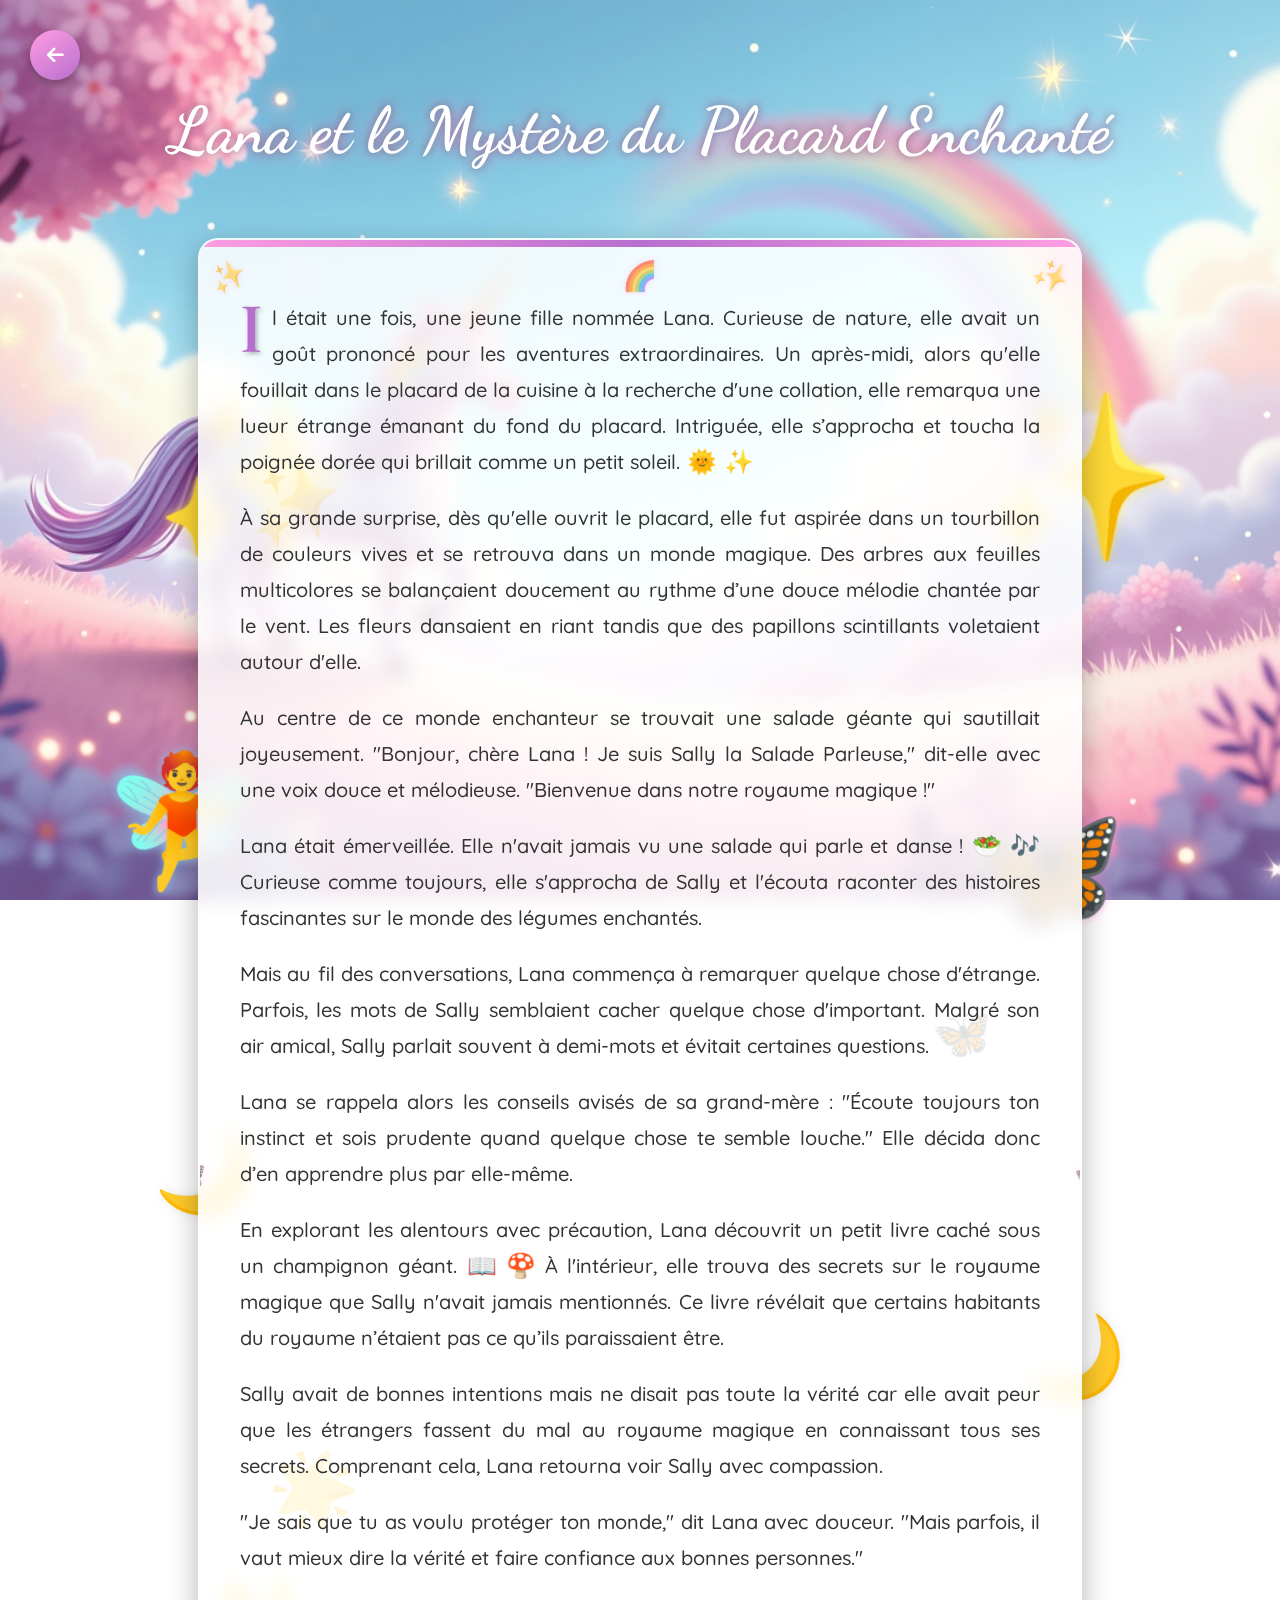
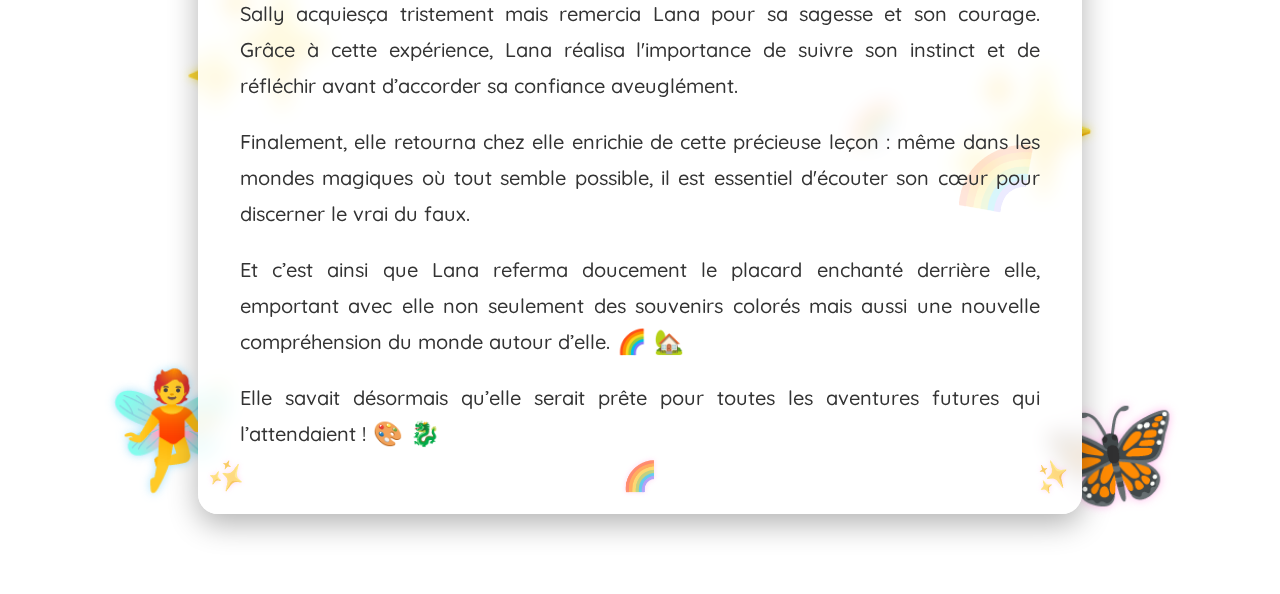
==== story.html @ bfadc5d4 "fc" ====
<!DOCTYPE html>
<html lang="fr">
<head>
    <meta charset="UTF-8">
    <meta name="viewport" content="width=device-width, initial-scale=1.0">
    <title>Les Histoires du Soir de Nayana</title>
    <link rel="stylesheet" href="styles.css">
    <link rel="stylesheet" href="https://cdnjs.cloudflare.com/ajax/libs/font-awesome/6.0.0-beta3/css/all.min.css">
    <link rel="preconnect" href="https://fonts.googleapis.com">
    <link rel="preconnect" href="https://fonts.gstatic.com" crossorigin>
    <link href="https://fonts.googleapis.com/css2?family=Playfair+Display:wght@400;700&family=Dancing+Script:wght@700&family=Quicksand:wght@400;500;600&display=swap" rel="stylesheet">
    <style>
        body {
            /* Keep the same background as the main page */
            background: url('images/bg.jpg') repeat-y center top;
            background-size: cover;
            background-attachment: fixed;
            color: white;
            font-family: 'Quicksand', sans-serif;
            line-height: 1.8;
        }
        
        .story-header {
            text-align: center;
            padding: 30px 0;
            position: relative;
        }
        
        .back-button {
            position: absolute;
            top: 30px;
            left: 30px;
            width: 50px;
            height: 50px;
            border-radius: 50%;
            background: linear-gradient(145deg, #ff9de2, #b76fce);
            border: none;
            color: white;
            font-size: 1.2rem;
            cursor: pointer;
            display: flex;
            align-items: center;
            justify-content: center;
            transition: all 0.3s ease;
            box-shadow: 0 4px 10px rgba(0, 0, 0, 0.3);
            text-decoration: none;
            z-index: 100;
        }
        
        .back-button:hover {
            transform: scale(1.1);
            box-shadow: 0 6px 15px rgba(0, 0, 0, 0.4);
        }
        
        .story-title {
            font-family: 'Dancing Script', cursive;
            font-size: 4rem;
            margin-bottom: 20px;
            color: #fff;
            text-shadow: 0 0 15px rgba(255, 157, 226, 0.8), 0 0 10px rgba(0, 0, 0, 0.5);
            animation: glow 2s ease-in-out infinite alternate;
        }
        
        @keyframes glow {
            from {
                text-shadow: 0 0 10px rgba(255, 157, 226, 0.8), 0 0 20px rgba(255, 157, 226, 0.5);
            }
            to {
                text-shadow: 0 0 15px rgba(255, 157, 226, 1), 0 0 30px rgba(255, 157, 226, 0.7);
            }
        }
        
        .story-container {
            max-width: 800px;
            margin: 0 auto 50px;
            background-color: rgba(255, 255, 255, 0.85);
            backdrop-filter: blur(10px);
            border-radius: 20px;
            padding: 40px;
            box-shadow: 0 10px 30px rgba(0, 0, 0, 0.3);
            border: 2px solid rgba(255, 255, 255, 0.1);
            position: relative;
            overflow: hidden;
        }
        
        .story-container::before {
            content: "";
            position: absolute;
            top: 0;
            left: 0;
            right: 0;
            height: 7px;
            background: linear-gradient(90deg, #ff9de2, #b76fce, #ff9de2);
            border-radius: 20px 20px 0 0;
        }
        
        .story-text {
            font-size: 1.25rem;
            text-align: justify;
            margin-bottom: 20px;
            position: relative;
            z-index: 1;
            color: #333;
            font-weight: 500;
        }
        
        .story-text p {
            margin-bottom: 20px;
            text-shadow: 0 0 1px rgba(255, 255, 255, 0.5);
        }
        
        .story-text p:first-of-type::first-letter {
            font-family: 'Playfair Display', serif;
            font-size: 4rem;
            float: left;
            line-height: 0.8;
            margin-right: 10px;
            color: #b76fce;
            text-shadow: 2px 2px 4px rgba(0, 0, 0, 0.3);
        }
        
        /* Decorative elements inside the story container */
        .story-decoration {
            position: absolute;
            opacity: 0.15;
            z-index: 0;
        }
        
        .decoration-1 {
            top: 10%;
            left: 5%;
            font-size: 5rem;
            transform: rotate(-15deg);
        }
        
        .decoration-2 {
            bottom: 15%;
            right: 5%;
            font-size: 4rem;
            transform: rotate(10deg);
        }
        
        .decoration-3 {
            top: 40%;
            right: 10%;
            font-size: 3rem;
            transform: rotate(-5deg);
        }
        
        .decoration-4 {
            bottom: 30%;
            left: 8%;
            font-size: 4.5rem;
            transform: rotate(20deg);
        }
        
        /* Animated decorative elements around the story container */
        .floating-decoration {
            position: absolute;
            z-index: -1;
            pointer-events: none;
            animation-iteration-count: infinite;
            animation-timing-function: linear;
        }
        
        .star {
            color: #ffeb3b;
            text-shadow: 0 0 10px rgba(255, 235, 59, 0.7);
            animation-name: float-rotate;
        }
        
        .butterfly {
            color: #ff9de2;
            text-shadow: 0 0 10px rgba(255, 157, 226, 0.7);
            animation-name: flutter;
        }
        
        .rainbow {
            color: #b76fce;
            text-shadow: 0 0 10px rgba(183, 111, 206, 0.7);
            animation-name: float;
        }
        
        .moon {
            color: #e0e0e0;
            text-shadow: 0 0 10px rgba(224, 224, 224, 0.7);
            animation-name: pulse-glow;
        }
        
        .fairy {
            color: #81d4fa;
            text-shadow: 0 0 10px rgba(129, 212, 250, 0.7);
            animation-name: fairy-float;
        }
        
        /* Animation for stars */
        @keyframes float-rotate {
            0% {
                transform: translateY(0) rotate(0deg);
                opacity: 0.7;
            }
            50% {
                transform: translateY(-15px) rotate(180deg);
                opacity: 1;
            }
            100% {
                transform: translateY(0) rotate(360deg);
                opacity: 0.7;
            }
        }
        
        /* Animation for butterflies */
        @keyframes flutter {
            0% {
                transform: translateY(0) translateX(0) rotate(0deg);
                opacity: 0.7;
            }
            25% {
                transform: translateY(-10px) translateX(10px) rotate(10deg);
                opacity: 0.9;
            }
            50% {
                transform: translateY(0) translateX(20px) rotate(0deg);
                opacity: 1;
            }
            75% {
                transform: translateY(10px) translateX(10px) rotate(-10deg);
                opacity: 0.9;
            }
            100% {
                transform: translateY(0) translateX(0) rotate(0deg);
                opacity: 0.7;
            }
        }
        
        /* Animation for rainbows */
        @keyframes float {
            0% {
                transform: translateY(0);
                opacity: 0.6;
            }
            50% {
                transform: translateY(-20px);
                opacity: 0.9;
            }
            100% {
                transform: translateY(0);
                opacity: 0.6;
            }
        }
        
        /* Animation for moons */
        @keyframes pulse-glow {
            0% {
                transform: scale(1);
                opacity: 0.6;
                text-shadow: 0 0 10px rgba(224, 224, 224, 0.5);
            }
            50% {
                transform: scale(1.1);
                opacity: 0.9;
                text-shadow: 0 0 20px rgba(224, 224, 224, 0.8);
            }
            100% {
                transform: scale(1);
                opacity: 0.6;
                text-shadow: 0 0 10px rgba(224, 224, 224, 0.5);
            }
        }
        
        /* Animation for fairies */
        @keyframes fairy-float {
            0% {
                transform: translateY(0) translateX(0);
                opacity: 0.6;
            }
            25% {
                transform: translateY(-15px) translateX(15px);
                opacity: 0.9;
            }
            50% {
                transform: translateY(-25px) translateX(0);
                opacity: 1;
            }
            75% {
                transform: translateY(-15px) translateX(-15px);
                opacity: 0.9;
            }
            100% {
                transform: translateY(0) translateX(0);
                opacity: 0.6;
            }
        }
        
        /* Border decorations */
        .border-decoration {
            position: absolute;
            font-size: 1.8rem;
            color: rgba(183, 111, 206, 0.6);
            text-shadow: 0 0 5px rgba(255, 157, 226, 0.4);
            z-index: 5;
        }
        
        /* Top border decorations */
        .top-left {
            top: 10px;
            left: 10px;
            transform: rotate(-25deg);
        }
        
        .top-center {
            top: 10px;
            left: 50%;
            transform: translateX(-50%);
        }
        
        .top-right {
            top: 10px;
            right: 10px;
            transform: rotate(25deg);
        }
        
        /* Bottom border decorations */
        .bottom-left {
            bottom: 10px;
            left: 10px;
            transform: rotate(25deg);
        }
        
        .bottom-center {
            bottom: 10px;
            left: 50%;
            transform: translateX(-50%);
        }
        
        .bottom-right {
            bottom: 10px;
            right: 10px;
            transform: rotate(-25deg);
        }
        
        /* Side border decorations */
        .left-center {
            left: -30px;
            top: 50%;
            transform: translateY(-50%);
        }
        
        .right-center {
            right: -30px;
            top: 50%;
            transform: translateY(-50%);
        }
        
        .emoji {
            display: inline-block;
            transform: scale(1.2);
            margin: 0 3px;
        }
        
        .loading {
            text-align: center;
            font-size: 1.5rem;
            padding: 50px;
            color: #b76fce;
        }
        
        .error-message {
            text-align: center;
            color: #ff9de2;
            font-size: 1.2rem;
            padding: 30px;
        }
        
        /* Language indicator */
        .language-indicator {
            position: absolute;
            top: 30px;
            right: 30px;
            width: 45px;
            height: 45px;
            border-radius: 50%;
            background: linear-gradient(145deg, #ff9de2, #b76fce);
            border: 2px solid rgba(255, 255, 255, 0.8);
            color: white;
            font-size: 0.9rem;
            font-weight: bold;
            display: flex;
            align-items: center;
            justify-content: center;
            box-shadow: 0 4px 10px rgba(0, 0, 0, 0.3);
            z-index: 100;
        }
        
        @media (max-width: 900px) {
            .story-container {
                margin: 0 20px 50px;
                padding: 30px;
            }
            
            .story-title {
                font-size: 2.8rem;
                padding: 0 20px;
            }
            
            .back-button {
                top: 20px;
                left: 20px;
            }
            
            .story-text {
                font-size: 1.2rem;
            }
            
            .language-indicator {
                top: 20px;
                right: 20px;
                width: 40px;
                height: 40px;
                font-size: 0.8rem;
            }
        }
        
        @media (max-width: 600px) {
            .story-container {
                padding: 25px;
            }
            
            .story-title {
                font-size: 2.2rem;
            }
            
            .story-text {
                font-size: 1.1rem;
            }
            
            .back-button {
                width: 40px;
                height: 40px;
                font-size: 1rem;
            }
            
            .floating-decoration {
                display: none;
            }
            
            .language-indicator {
                top: 20px;
                right: 20px;
                width: 35px;
                height: 35px;
                font-size: 0.7rem;
            }
        }
    </style>
</head>
<body>
    <div class="story-header">
        <a href="page.html" class="back-button" aria-label="Retour à la page d'accueil">
            <i class="fas fa-arrow-left"></i>
        </a>
        <h1 class="story-title" id="storyTitle">Chargement...</h1>
        <div style="visibility: hidden;" class="language-indicator" id="languageIndicator">FR</div>
    </div>
    
    <!-- Floating decorative elements around the story container -->
    <div class="floating-decoration star" style="top: 15%; left: 12%; font-size: 10rem; animation-duration: 24s;">✨</div>
    <div class="floating-decoration star" style="top: 15%; right: 8%; font-size: 10rem; animation-duration: 22s;">✨</div>
    <div class="floating-decoration star" style="bottom: 20%; left: 14%; font-size: 8rem; animation-duration: 18s;">✨</div>
    <div class="floating-decoration star" style="bottom: 16%; right: 14%; font-size: 8rem; animation-duration: 16s;">✨</div>
    
    <div class="floating-decoration butterfly" style="top: 34%; right: 12%; font-size: 8rem; animation-duration: 12s;">🦋</div>
    <div class="floating-decoration butterfly" style="bottom: 2%; right: 8%; font-size: 7rem; animation-duration: 10s;">🦋</div>
    
    <div class="floating-decoration rainbow" style="top: 15%; left: 30%; font-size: 2.5rem; animation-duration: 9s;">🌈</div>
    <div class="floating-decoration rainbow" style="bottom: 20%; right: 30%; font-size: 2.3rem; animation-duration: 11s;">🌈</div>
    
    <div class="floating-decoration moon" style="top: 50%; left: 12%; font-size: 5rem; animation-duration: 7s;">🌙</div>
    <div class="floating-decoration moon" style="bottom: 35%; right: 12%; font-size: 5rem; animation-duration: 8s;">🌙</div>
    
    <div class="floating-decoration fairy" style="top: 32%; left: 8%; font-size: 8rem; animation-duration: 13s;">🧚</div>
    <div class="floating-decoration fairy" style="bottom: 3%; left: 8%; font-size: 7rem; animation-duration: 14s;">🧚</div>
    
    <div class="story-container">
        <!-- Border decorations -->
        <div class="border-decoration top-left">✨</div>
        <div class="border-decoration top-center">🌈</div>
        <div class="border-decoration top-right">✨</div>
        
        <div class="border-decoration left-center">🦋</div>
        <div class="border-decoration right-center">🦋</div>
        
        <div class="border-decoration bottom-left">✨</div>
        <div class="border-decoration bottom-center">🌈</div>
        <div class="border-decoration bottom-right">✨</div>
        
        <!-- Decorative elements inside the story container -->
        <div class="story-decoration decoration-1">✨</div>
        <div class="story-decoration decoration-2">🌈</div>
        <div class="story-decoration decoration-3">🦋</div>
        <div class="story-decoration decoration-4">🌟</div>
        
        <div class="story-text" id="storyContent">
            <div class="loading">
                <i class="fas fa-spinner fa-spin"></i> Chargement de l'histoire...
            </div>
        </div>        
    </div>

    <div style="height: 30px;"></div>

    <script>
        document.addEventListener('DOMContentLoaded', function() {
            // Get the story ID and language from the URL parameters
            const urlParams = new URLSearchParams(window.location.search);
            const storyId = urlParams.get('id') || '1'; // Default to story1 if no ID provided
            const language = urlParams.get('lang') || 'fr'; // Default to French if no language provided
            
            // Update language indicator
            const languageIndicator = document.getElementById('languageIndicator');
            languageIndicator.textContent = language.toUpperCase();
            
            // Update html lang attribute
            document.documentElement.lang = language;
            
            // Update back button to preserve language
            const backButton = document.querySelector('.back-button');
            backButton.href = `page.html?lang=${language}`;
            
            // Update page title and document title with loading state
            document.title = language === 'fr' ? 
                'Les Histoires du Soir de Nayana - Chargement...' : 
                'Nayana Gute-Nacht-Geschichten - Wird geladen...';
            
            // Function to load the story content
            async function loadStory() {
                try {
                    // Fetch the story text file with language suffix
                    const response = await fetch(`stories/story${storyId}-${language.toUpperCase()}.txt`);
                    
                    if (!response.ok) {
                        throw new Error(language === 'fr' ? 
                            `Impossible de charger l'histoire (${response.status})` : 
                            `Geschichte konnte nicht geladen werden (${response.status})`);
                    }
                    
                    const text = await response.text();
                    
                    // Split the text into lines
                    const lines = text.split('\n');
                    
                    // The first line is the title
                    const title = lines[0].trim();
                    
                    // The rest is the story content
                    const storyContent = lines.slice(1).join('\n').trim();
                    
                    // Update the page title
                    document.title = language === 'fr' ? 
                        `Les Histoires du Soir de Nayana - ${title}` : 
                        `Nayana Gute-Nacht-Geschichten - ${title}`;
                    
                    // Update the story title
                    document.getElementById('storyTitle').textContent = title;
                    
                    // Process the story content
                    const storyHTML = processStoryContent(storyContent);
                    
                    // Update the story content
                    document.getElementById('storyContent').innerHTML = storyHTML;
                    
                } catch (error) {
                    console.error('Error loading story:', error);
                    document.getElementById('storyContent').innerHTML = `
                        <div class="error-message">
                            <i class="fas fa-exclamation-triangle"></i>
                            <p>${language === 'fr' ? 
                                '! Désolé, nous n\'avons pas pu charger cette histoire.' : 
                                '! Entschuldigung, diese Geschichte kann nicht geladen werden.'}</p>
                            
                            <p><a href="page.html" style="color: #ff9de2;">${language === 'fr' ? 
                                'Retourner à la page d\'accueil' : 
                                'Zurück zur Startseite'}</a></p>
                        </div>
                    `;
                    document.getElementById('storyTitle').textContent = language === 'fr' ? 'Erreur' : 'Fehler';
                }
            }
            
            // Function to process the story content and convert it to HTML
            function processStoryContent(content) {
                // Split the content into paragraphs
                const paragraphs = content.split('\n\n').filter(p => p.trim() !== '');
                
                // Process each paragraph
                return paragraphs.map(paragraph => {
                    // Highlight emojis
                    const processedParagraph = paragraph.replace(/(\p{Emoji})/gu, '<span class="emoji">$1</span>');
                    return `<p>${processedParagraph}</p>`;
                }).join('');
            }
            
            // Load the story
            loadStory();
        });
    </script>
</body>
</html>
---- styles.css ----
/* General Page Styling */
body {
    margin: 0;
    padding: 0;
    font-family: 'Arial', sans-serif;
    /* height: 1200px; /* Makes page scrollable */
    background: url('images/bg.jpg') repeat-y center top;
    background-size: cover; 
    background-attachment: fixed;  
    text-align: center;
    color: white;
    position: relative;
}

:root {
    --now-playing-text: "En cours"; /* Default to French */
}

/* Language selector styling */
.language-selector {
    position: absolute;
    top: 30px;
    right: 40px;
    display: flex;
    gap: 10px;
    z-index: 200;
}

.language-button {
    width: 45px;
    height: 45px;
    border-radius: 50%;
    /* background: linear-gradient(145deg, #b76fce, #ff9de2);
    border: 2px solid rgba(255, 255, 255, 0.3); */
    color: white;
    font-size: 0.9rem;
    font-weight: bold;
    cursor: pointer;
    display: flex;
    align-items: center;
    justify-content: center;
    transition: all 0.3s ease;
    /* box-shadow: 0 4px 10px rgba(0, 0, 0, 0.3);
    opacity: 0.7; */

    transform: scale(1.1);  
    background: linear-gradient(145deg, #ff9de2, #b76fce);
    border: 2px solid rgba(255, 255, 255, 0.8);
    box-shadow: 0 0 15px rgba(255, 157, 226, 0.6);
    opacity: 1;
}

.language-button:hover {
    transform: scale(1.2);
    opacity: 1;
}

.language-button.active { 
    transform: scale(1.0);
    border: 3px solid rgba(255, 255, 255, 0.9);
    background: linear-gradient(145deg, #b76fce, #ff9de2);
    box-shadow: 0 4px 10px rgba(0, 0, 0, 0.3);
    opacity: 0.7; 
    
}

/* Header Styling */
.site-header {
    margin-top: 20px;
    width: 100%;
    text-align: center;
    margin-bottom: 30px;
    z-index: 100;
    position: relative;
}

/* Header image styling */
.header-image { 
    width: 100%; /* Makes the image responsive */
    max-width: 720px; /* Ensures it doesn’t get larger than the original size */
    display: block;
    height: auto; /* Maintains aspect ratio */
    margin: 0 auto;
    border-radius: 20px;     
    opacity: 0.8;
    box-shadow: 0 12px 12px rgba(0, 0, 0, 0.5);
}

/* Background music button styling */
.bg-music-button {
    position: absolute;
    bottom: 20px;
    left: calc(50% - 330px); /* Position at the left edge of the header image */
    width: 60px;
    height: 60px;
    font-size: 1.5rem;
    z-index: 150;
    opacity: 0.9;
}

.bg-music-button.playing {
    background: linear-gradient(145deg, #ffb5e8, #d183e6);
    box-shadow: 0 0 20px rgba(255, 157, 226, 0.8);
    transform: scale(1.1);
}

/* Content area styling */
.content {
    padding-top: 20px;
    max-width: 1200px;
    margin: 0 auto;
}

/* Card container styling */
.card-container {
    display: flex;
    
    flex-wrap: wrap;
    gap: 20px;
    padding: 20px;
}

/* Card styling */
.card {
    flex: 1;
    min-width: 250px;
    max-width: 280px;
    background-color: rgba(255, 255, 255, 0.15);
    backdrop-filter: blur(10px);
    border-radius: 15px;
    overflow: hidden;
    box-shadow: 0 8px 20px rgba(0, 0, 0, 0.3);
    transition: transform 0.3s ease, box-shadow 0.3s ease, border 0.3s ease;
    margin-bottom: 20px;
    display: flex;
    flex-direction: column;
    position: relative;
    border: 2px solid transparent;
}

.card:hover {
    transform: translateY(-10px);
    box-shadow: 0 12px 25px rgba(0, 0, 0, 0.4);
}

/* Playing card styles */
.card.playing {
    transform: scale(1.05);
    box-shadow: 0 15px 30px rgba(183, 111, 206, 0.6);
    border: 2px solid rgba(255, 157, 226, 0.7);
    z-index: 10;
}

/* Now playing indicator */
.card.playing::before {
    content: var(--now-playing-text);
    position: absolute;
    top: 60px;
    right: 10px;
    background: linear-gradient(145deg, #ff9de2, #b76fce);
    padding: 5px 10px;
    border-radius: 15px;
    font-size: 0.7rem;
    font-weight: bold;
    box-shadow: 0 4px 8px rgba(0, 0, 0, 0.3);
    z-index: 20;
}

/* Pulsing animation for playing cards */
@keyframes pulse {
    0% { box-shadow: 0 0 0 0 rgba(183, 111, 206, 0.7); }
    70% { box-shadow: 0 0 0 10px rgba(183, 111, 206, 0); }
    100% { box-shadow: 0 0 0 0 rgba(183, 111, 206, 0); }
}

.card.playing {
    animation: pulse 2s infinite;
}

/* Card title now at the top */
.card-title {
    padding: 15px 10px;
    font-size: 1.2rem;
    font-weight: bold;
    color: white;
    text-shadow: 0 2px 4px rgba(0, 0, 0, 0.5);
    background-color: rgba(0, 0, 0, 0.2);
    border-bottom: 1px solid rgba(255, 255, 255, 0.1);
}

.card-image {
    width: 100%;
    height: 200px;
    overflow: hidden;
}

.card-image img {
    width: 100%;
    height: 100%;
    object-fit: cover;
    transition: transform 0.5s ease;
}

.card:hover .card-image img {
    transform: scale(1.1);
}

/* Read story link styling */
.read-story-link {
    display: flex;
    align-items: center;
    justify-content: center;
    padding: 10px;
    background-color: rgba(0, 0, 0, 0.2);
    color: white;
    text-decoration: none;
    font-size: 0.9rem;
    transition: all 0.3s ease;
    border-top: 1px solid rgba(255, 255, 255, 0.1);
}

.read-story-link:hover {
    background-color: rgba(255, 157, 226, 0.3);
}

.read-story-link i {
    margin-right: 8px;
    font-size: 1rem;
}

/* Audio controls styling */
.card-controls {
    padding: 15px;
    display: flex;
    flex-direction: column;
    align-items: center;
    gap: 8px; /* Reduced gap between slider and button */
    background-color: rgba(0, 0, 0, 0.2);
    border-top: 1px solid rgba(255, 255, 255, 0.1);
}

.audio-progress {
    width: 100%;
    display: flex;
    flex-direction: column;
    gap: 5px;
}

/* Styling for the range input (slider) */
.progress-slider {
    width: 100%;
    height: 6px;
    -webkit-appearance: none;
    appearance: none;
    background: rgba(255, 255, 255, 0.2);
    border-radius: 3px;
    outline: none;
    cursor: pointer;
}

/* Slider thumb styling */
.progress-slider::-webkit-slider-thumb {
    -webkit-appearance: none;
    appearance: none;
    width: 16px;
    height: 16px;
    border-radius: 50%;
    background: linear-gradient(145deg, #ff9de2, #b76fce);
    cursor: pointer;
    box-shadow: 0 2px 5px rgba(0, 0, 0, 0.3);
}

.progress-slider::-moz-range-thumb {
    width: 16px;
    height: 16px;
    border-radius: 50%;
    background: linear-gradient(145deg, #ff9de2, #b76fce);
    cursor: pointer;
    box-shadow: 0 2px 5px rgba(0, 0, 0, 0.3);
    border: none;
}

/* Playing card slider styling */
.card.playing .progress-slider::-webkit-slider-thumb {
    background: linear-gradient(145deg, #ffb5e8, #d183e6);
    box-shadow: 0 0 10px rgba(255, 157, 226, 0.8);
}

.card.playing .progress-slider::-moz-range-thumb {
    background: linear-gradient(145deg, #ffb5e8, #d183e6);
    box-shadow: 0 0 10px rgba(255, 157, 226, 0.8);
}

/* Time display styling */
.time-display {
    display: flex;
    justify-content: space-between;
    font-size: 0.8rem;
    color: rgba(255, 255, 255, 0.8);
}

/* Play button styling */
.play-button {
    width: 50px;
    height: 50px;
    border-radius: 50%;
    background: linear-gradient(145deg, #ff9de2, #b76fce);
    border: none;
    color: white;
    font-size: 1.2rem;
    cursor: pointer;
    display: flex;
    align-items: center;
    justify-content: center;
    transition: all 0.3s ease;
    box-shadow: 0 4px 10px rgba(0, 0, 0, 0.3);
}

.play-button:hover {
    transform: scale(1.1);
    box-shadow: 0 6px 15px rgba(0, 0, 0, 0.4);
}

.play-button:active {
    transform: scale(0.95);
}

.play-button i {
    margin-left: 3px; /* Slight adjustment for play icon */
}

.play-button i.fa-pause {
    margin-left: 0; /* Reset for pause icon */
}

/* Playing card button styling */
.card.playing .play-button {
    background: linear-gradient(145deg, #ffb5e8, #d183e6);
    box-shadow: 0 0 15px rgba(255, 157, 226, 0.6);
}

/* Hide audio element */
.audio-player {
    display: none;
}

/* Responsive adjustments */
@media (max-width: 1200px) {    
}

@media (max-width: 1130px) {
    /* .language-selector {
        top: 25px;
        right: 125px;
    }

    .language-button {
        width: 40px;
        height: 40px;
        font-size: 0.8rem;
    } */


    .card {
        min-width: 220px;
    }
    
    /* .language-selector {
        top: 20px;
        right: 20px;
    } */
}

@media (max-width: 768px) {
    .header-image {
        max-width: 95%; /* Slightly smaller */
    }

    .content {
        padding-top: 10px;
    }
    
    .card {
        min-width: 200px;
    }
    
    .language-selector {
        top: 25px;
        right: 35px;
    }
    
    .language-button {
        width: 40px;
        height: 40px;
        font-size: 0.8rem;
    }
    
    .bg-music-button {
        width: 50px;
        height: 50px;
        font-size: 1.2rem;
        bottom: 25px;
        left: 35px;
    }
}

@media (max-width: 480px) {
    .bg-music-button {
        top: 40px;
    }


    .header-image {
        max-width: 90%; /* Scale down */
    }

    .card {
        min-width: 100%;
    }
    
    .language-selector {
        top: 10px;
        right: 10px;
    }
    
    .language-button {
        width: 35px;
        height: 35px;
        font-size: 0.7rem;
    }
    
    /* .bg-music-button {
        width: 45px;
        height: 45px;
        font-size: 1rem;
        bottom: 10px;
        left: 10px;
    } */
}

@media (max-width: 320px) {
    .bg-music-button {
        top: 50px;
    }


    .header-image {
        max-width: 75%; /* Scale down */
    }
    
    .card {
        min-width: 100%;
    }
    
    .language-selector {
        top: 10px;
        right: 10px;
    }
    
    .language-button {
        width: 35px;
        height: 35px;
        font-size: 0.7rem;
    }
    
    /* .bg-music-button {
        width: 45px;
        height: 45px;
        font-size: 1rem;
        bottom: 10px;
        left: 10px;
    } */
}
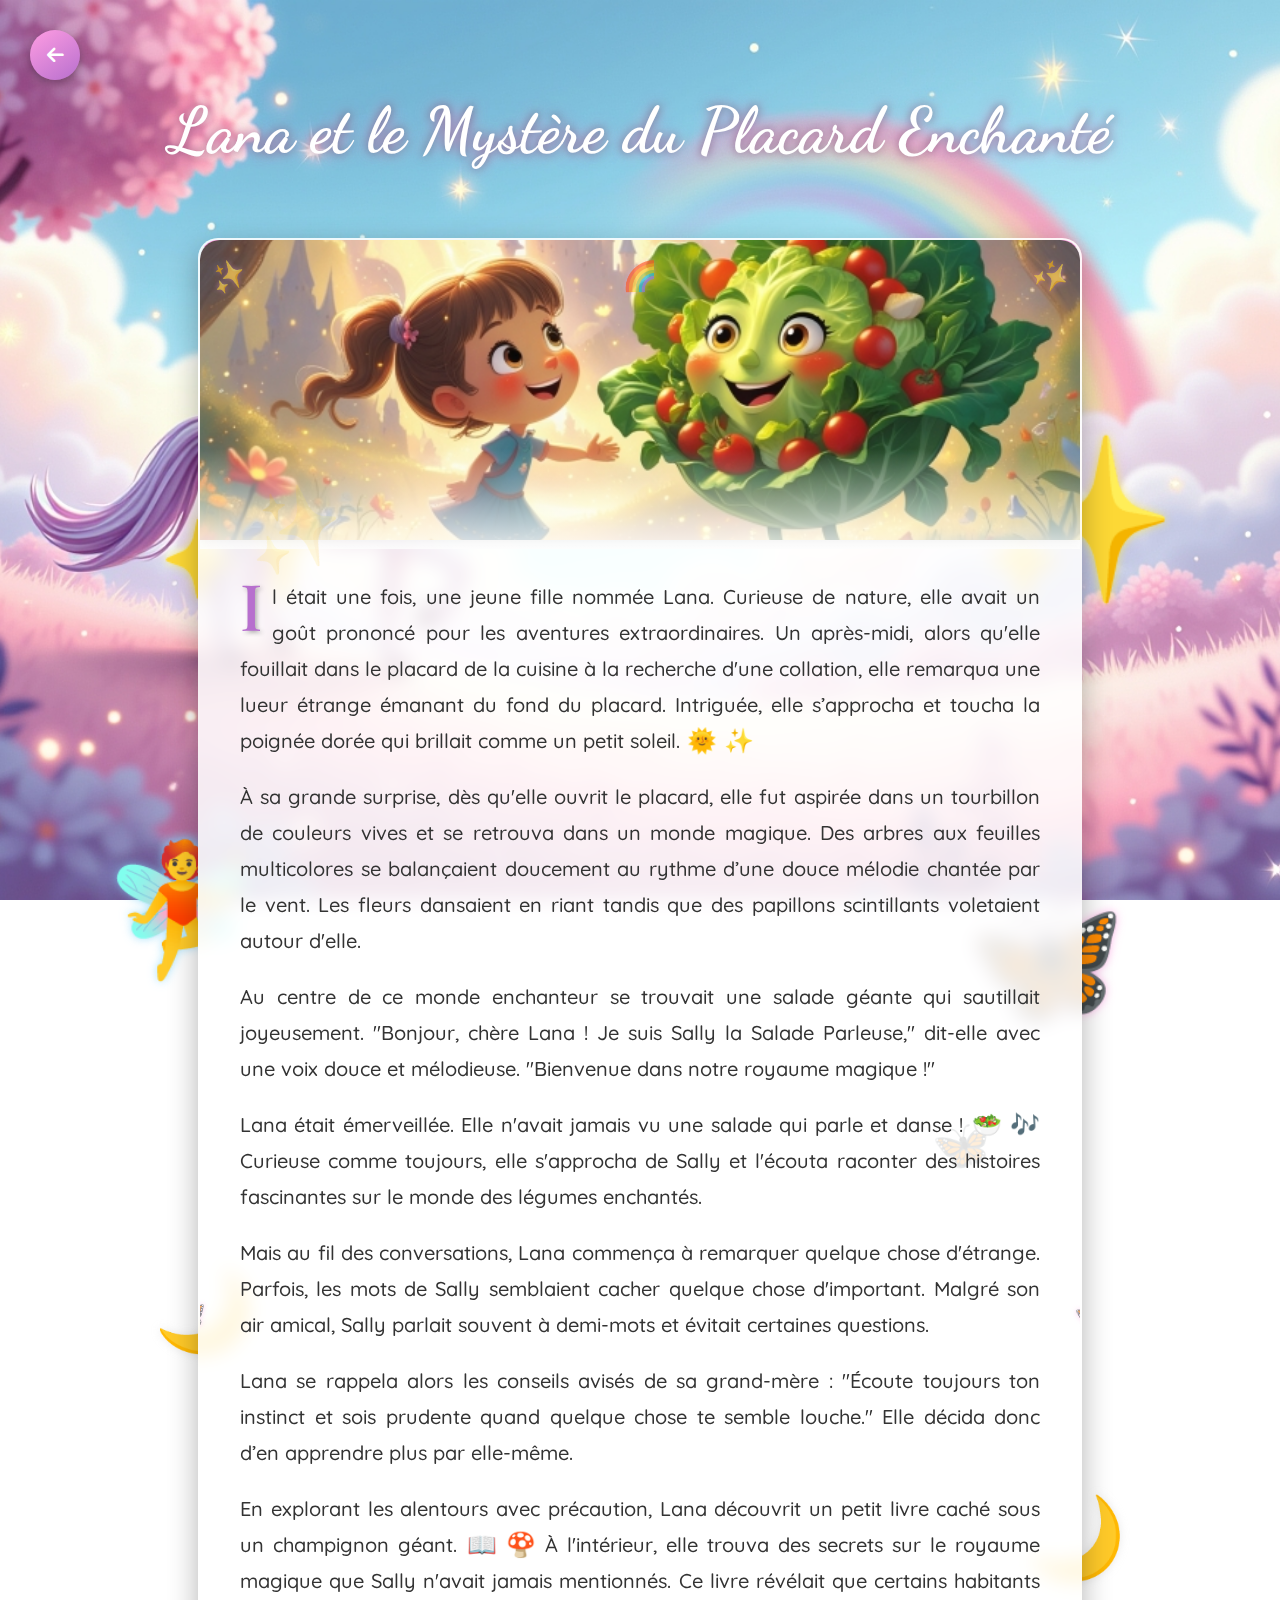
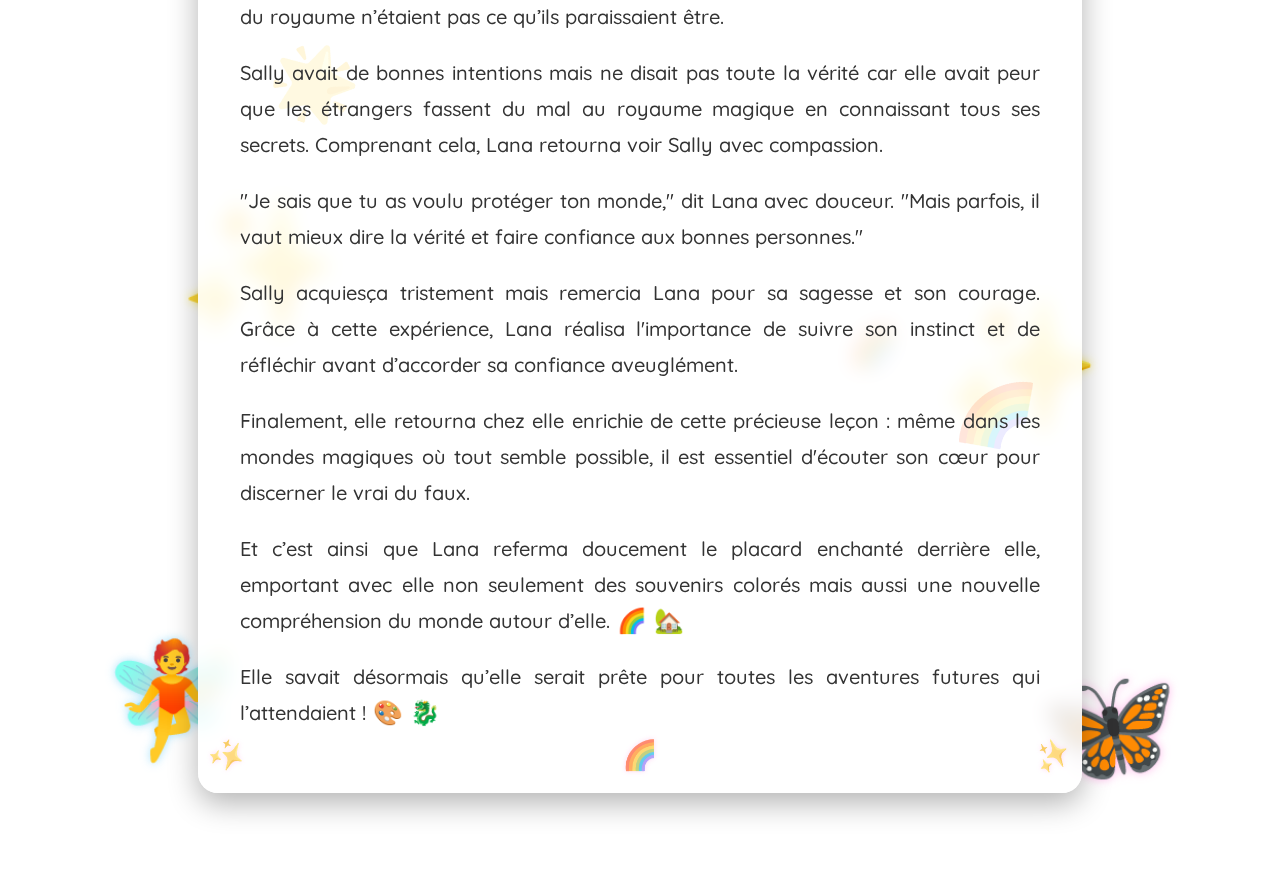
==== commit b6f0963f: "added image to story page" ====
--- a/story.html
+++ b/story.html
@@ -94,6 +94,35 @@
             border-radius: 20px 20px 0 0;
         }
         
+        /* Story image styling */
+        .story-image-container {
+            margin: -40px -40px 30px -40px;
+            position: relative;
+            overflow: hidden;
+        }
+        
+        .story-image {
+            width: 100%;
+            height: 300px;
+            object-fit: cover;
+            border-radius: 20px 20px 0 0;
+            box-shadow: 0 4px 15px rgba(0, 0, 0, 0.2);
+            transition: transform 0.5s ease;
+        }
+        
+        .story-image:hover {
+            transform: scale(1.03);
+        }
+        
+        .story-image-overlay {
+            position: absolute;
+            bottom: 0;
+            left: 0;
+            right: 0;
+            height: 100px;
+            background: linear-gradient(to top, rgba(255, 255, 255, 0.85), transparent);
+        }
+        
         .story-text {
             font-size: 1.25rem;
             text-align: justify;
@@ -419,6 +448,14 @@
                 height: 40px;
                 font-size: 0.8rem;
             }
+            
+            .story-image-container {
+                margin: -30px -30px 25px -30px;
+            }
+            
+            .story-image {
+                height: 250px;
+            }
         }
         
         @media (max-width: 600px) {
@@ -451,12 +488,20 @@
                 height: 35px;
                 font-size: 0.7rem;
             }
+            
+            .story-image-container {
+                margin: -25px -25px 20px -25px;
+            }
+            
+            .story-image {
+                height: 200px;
+            }
         }
     </style>
 </head>
 <body>
     <div class="story-header">
-        <a href="page.html" class="back-button" aria-label="Retour à la page d'accueil">
+        <a href="index.html" class="back-button" aria-label="Retour à la page d'accueil">
             <i class="fas fa-arrow-left"></i>
         </a>
         <h1 class="story-title" id="storyTitle">Chargement...</h1>
@@ -482,6 +527,12 @@
     <div class="floating-decoration fairy" style="bottom: 3%; left: 8%; font-size: 7rem; animation-duration: 14s;">🧚</div>
     
     <div class="story-container">
+        <!-- Story image at the top of the container -->
+        <div class="story-image-container">
+            <img id="storyImage" src="images/img1.jpg" alt="Story Image" class="story-image">
+            <div class="story-image-overlay"></div>
+        </div>
+        
         <!-- Border decorations -->
         <div class="border-decoration top-left">✨</div>
         <div class="border-decoration top-center">🌈</div>
@@ -516,6 +567,11 @@
             const storyId = urlParams.get('id') || '1'; // Default to story1 if no ID provided
             const language = urlParams.get('lang') || 'fr'; // Default to French if no language provided
             
+            // Update the story image based on the story ID
+            const storyImage = document.getElementById('storyImage');
+            storyImage.src = `images/img${storyId}.jpg`;
+            storyImage.alt = `Story ${storyId} Image`;
+            
             // Update language indicator
             const languageIndicator = document.getElementById('languageIndicator');
             languageIndicator.textContent = language.toUpperCase();
@@ -525,7 +581,7 @@
             
             // Update back button to preserve language
             const backButton = document.querySelector('.back-button');
-            backButton.href = `page.html?lang=${language}`;
+            backButton.href = `index.html?lang=${language}`;
             
             // Update page title and document title with loading state
             document.title = language === 'fr' ? 
@@ -578,7 +634,7 @@
                                 '! Désolé, nous n\'avons pas pu charger cette histoire.' : 
                                 '! Entschuldigung, diese Geschichte kann nicht geladen werden.'}</p>
                             
-                            <p><a href="page.html" style="color: #ff9de2;">${language === 'fr' ? 
+                            <p><a href="index.html" style="color: #ff9de2;">${language === 'fr' ? 
                                 'Retourner à la page d\'accueil' : 
                                 'Zurück zur Startseite'}</a></p>
                         </div>
--- a/styles.css
+++ b/styles.css
@@ -405,15 +405,49 @@
 }
 
 @media (max-width: 480px) {
-    .bg-music-button {
-        top: 40px;
-    }
+    /* .bg-music-button {
+        top: 80px;
+    } */
 
 
     .header-image {
         max-width: 90%; /* Scale down */
     }
 
+    .card {
+        min-width: 100%;
+    }
+    
+    .language-selector {
+        top: 15px;
+        right: 30px;
+    }
+    
+    .language-button {
+        width: 30px;
+        height: 30px;
+        font-size: 0.7rem;
+    }
+    
+    .bg-music-button {
+        width: 35px;
+        height: 35px;
+        font-size: 1rem;
+        bottom: 20px;
+        left: 40px;
+    }
+}
+
+@media (max-width: 120px) {
+    .bg-music-button {
+        top: 50px;
+    }
+
+
+    .header-image {
+        max-width: 75%; /* Scale down */
+    }
+    
     .card {
         min-width: 100%;
     }
@@ -436,38 +470,5 @@
         bottom: 10px;
         left: 10px;
     } */
-}
-
-@media (max-width: 320px) {
-    .bg-music-button {
-        top: 50px;
-    }
-
-
-    .header-image {
-        max-width: 75%; /* Scale down */
-    }
-    
-    .card {
-        min-width: 100%;
-    }
-    
-    .language-selector {
-        top: 10px;
-        right: 10px;
-    }
-    
-    .language-button {
-        width: 35px;
-        height: 35px;
-        font-size: 0.7rem;
-    }
-    
-    /* .bg-music-button {
-        width: 45px;
-        height: 45px;
-        font-size: 1rem;
-        bottom: 10px;
-        left: 10px;
-    } */
+     
 }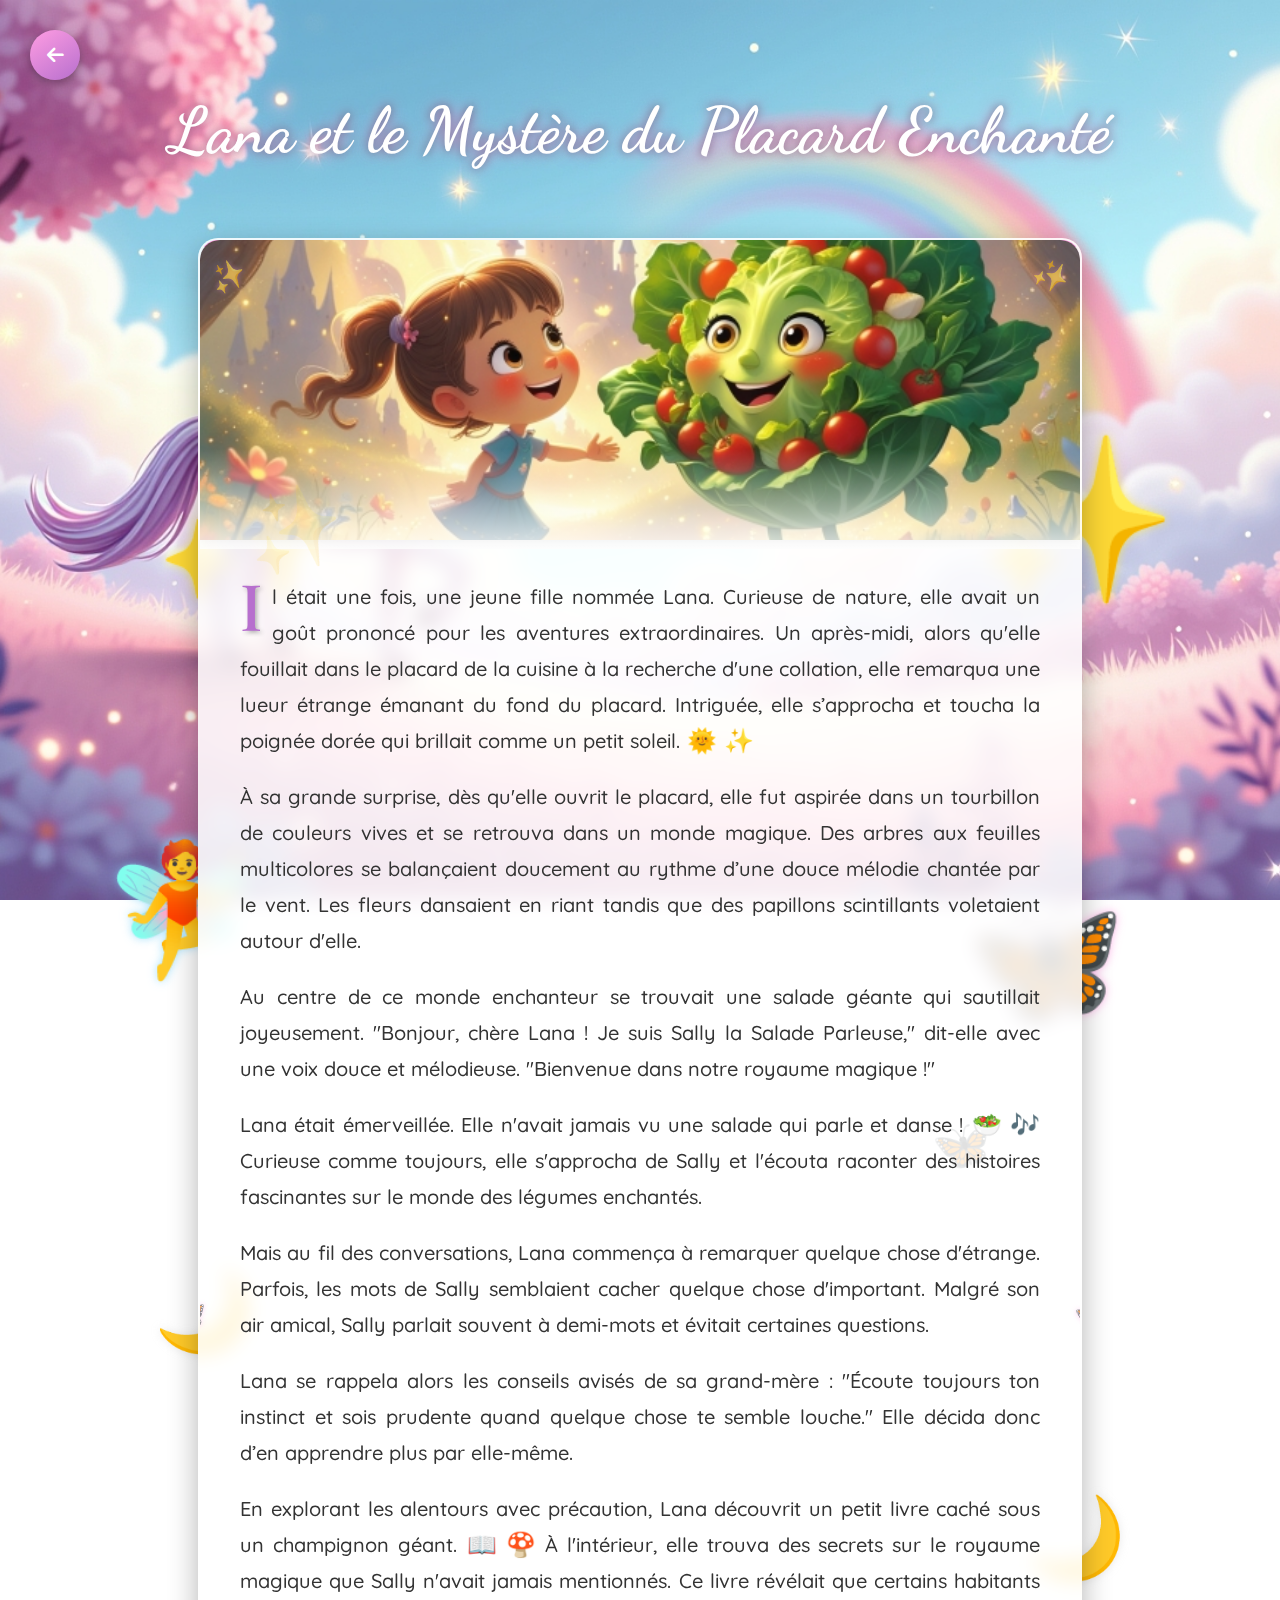
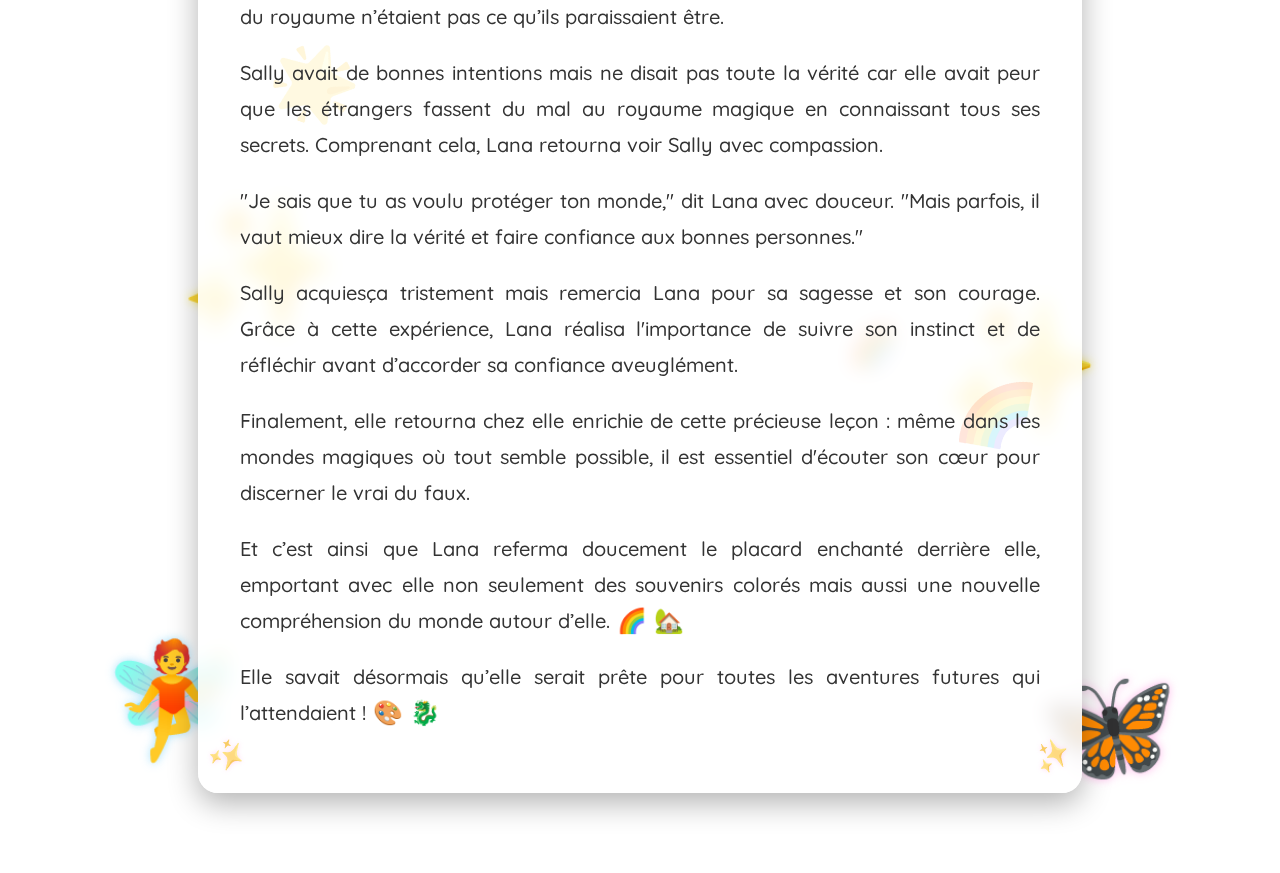
==== commit 396e72d8: "added stories 6,7 and 8" ====
--- a/story.html
+++ b/story.html
@@ -535,14 +535,14 @@
         
         <!-- Border decorations -->
         <div class="border-decoration top-left">✨</div>
-        <div class="border-decoration top-center">🌈</div>
+        <!-- <div class="border-decoration top-center">🌈</div> -->
         <div class="border-decoration top-right">✨</div>
         
         <div class="border-decoration left-center">🦋</div>
         <div class="border-decoration right-center">🦋</div>
         
         <div class="border-decoration bottom-left">✨</div>
-        <div class="border-decoration bottom-center">🌈</div>
+        <!-- <div class="border-decoration bottom-center">🌈</div> -->
         <div class="border-decoration bottom-right">✨</div>
         
         <!-- Decorative elements inside the story container -->
